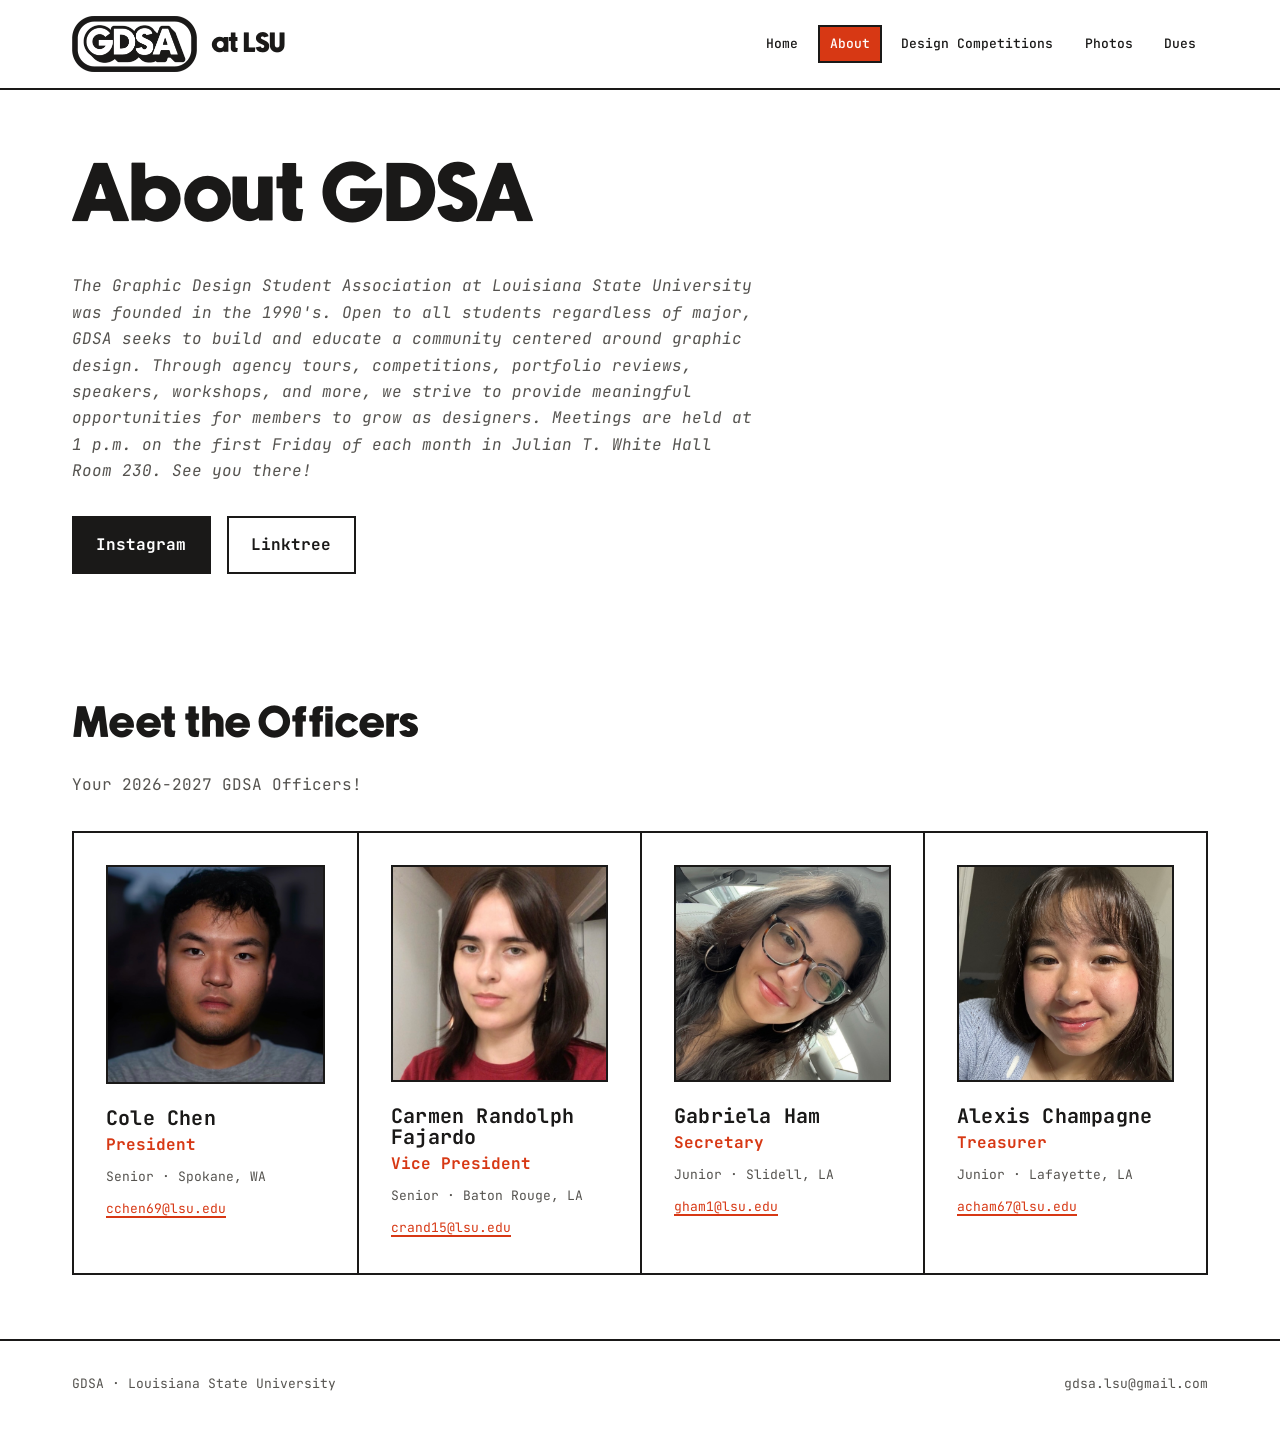
==== about.html @ 1256f8f6 "S" ====
<!DOCTYPE html>
<html lang="en">
<head>
<meta charset="UTF-8">
<meta name="viewport" content="width=device-width, initial-scale=1.0">
<title>About | GDSA — LSU</title>
<meta name="description" content="About the Graphic Design Student Association at LSU, and where to find us on social media.">
<link rel="icon" type="image/png" href="img/GDSAFAVICON.png">
<link rel="preconnect" href="https://fonts.googleapis.com">
<link rel="preconnect" href="https://fonts.gstatic.com" crossorigin>
<link href="https://fonts.googleapis.com/css2?family=JetBrains+Mono:wght@400;500;700&display=swap" rel="stylesheet">
<link rel="stylesheet" href="styles.css">
</head>
<body>
<a class="skip-link" href="#main">Skip to main content</a>

<header class="site-header">
  <div class="wrap">
    <a class="wordmark" href="index.html">
      <img src="img/GDSA_Badge.png" alt="" width="32" height="32">
      at LSU
    </a>
    <button class="nav-toggle" aria-expanded="false" aria-controls="site-nav">Menu</button>
    <nav class="site-nav" id="site-nav" aria-label="Primary">
      <ul>
        <li><a href="index.html">Home</a></li>
        <li><a href="about.html" aria-current="page">About</a></li>
        <li><a href="competition.html">Design Competitions</a></li>
        <li><a href="photos.html">Photos</a></li>
        <li><a href="financials.html">Dues</a></li>
      </ul>
    </nav>
  </div>
</header>

<main id="main">
  <section>
    <div class="wrap">
      <div class="section-head">
        <h1>About GDSA</h1>
      </div>

      <div class="about-copy">
        <p class="placeholder-copy">
          The Graphic Design Student Association at Louisiana State University was founded in the 1990's. Open to all students regardless of major, GDSA seeks to build and educate a community centered around graphic design. Through agency tours, competitions, portfolio reviews, speakers, workshops, and more, we strive to provide meaningful opportunities for members to grow as designers. Meetings are held at 1 p.m. on the first Friday of each month in Julian T. White Hall Room 230. See you there!
        </p>
      </div>

      <div class="btn-row">
        <a class="btn" href="https://www.instagram.com/gdsa_lsu/" target="_blank" rel="noopener">Instagram</a>
        <a class="btn btn-outline" href="https://linktr.ee/gdsalsu" target="_blank" rel="noopener">Linktree</a>
      </div>
    </div>
  </section>

  <section>
    <div class="wrap">
      <div class="section-head">
        <h2>Meet the Officers</h2>
        <p>Your 2026-2027 GDSA Officers!</p>
      </div>

      <ul class="officer-grid" style="list-style:none; margin:0; padding:0;">

        <li class="officer-card">
          <div class="officer-photo bg-lavender">
            <img src="img/Cole.jpg" alt="Headshot of Cole Chen">
          </div>
          <h3>Cole Chen</h3>
          <p class="officer-role">President</p>
          <p class="officer-meta">Senior · Spokane, WA</p>
          <p class="officer-email"><a href="mailto:">cchen69@lsu.edu</a></p>
        </li>

        <li class="officer-card">
          <div class="officer-photo bg-pink">
            <img src="img/Carmen.jpg" alt="Headshot of Carmen Randolph Fajardo">
          </div>
          <h3>Carmen Randolph Fajardo</h3>
          <p class="officer-role">Vice President</p>
          <p class="officer-meta">Senior · Baton Rouge, LA</p>
          <p class="officer-email"><a href="mailto:">crand15@lsu.edu</a></p>
        </li>

        <li class="officer-card">
          <div class="officer-photo bg-lime">
            <img src="img/Gaby.jpg" alt="Headshot of Gabriela Ham">
          </div>
          <h3>Gabriela Ham</h3>
          <p class="officer-role">Secretary</p>
          <p class="officer-meta">Junior · Slidell, LA</p>
          <p class="officer-email"><a href="mailto:">gham1@lsu.edu</a></p>
        </li>

        <li class="officer-card">
          <div class="officer-photo bg-blue" style="color: var(--pink);">
            <img src="img/Alexis.jpg" alt="Headshot of Alexis Champagne">
          </div>
          <h3>Alexis Champagne</h3>
          <p class="officer-role">Treasurer</p>
          <p class="officer-meta">Junior · Lafayette, LA</p>
          <p class="officer-email"><a href="mailto:">acham67@lsu.edu</a></p>
        </li>

      </ul>
    </div>
  </section>
</main>

<footer class="site-footer">
  <div class="wrap">
    <p>GDSA · Louisiana State University</p>
    <p>gdsa.lsu@gmail.com</p>
  </div>
</footer>

<script src="script.js"></script>
</body>
</html>
---- styles.css ----
/* =================================================================
   GDSA — Graphic Design Student Association (LSU)
   Design tokens: colors sampled directly from the club's brand
   palette board, Newake for display type, a monospace body face
   to echo grid-and-measurement design vocabulary.
   ================================================================= */

@font-face {
  font-family: 'Newake';
  src: url('assets/NewakeFont-Demo.otf') format('opentype');
  font-weight: normal;
  font-style: normal;
  font-display: swap;
}

:root {
  /* Brand palette — sampled from GDSA_Palette.png */
  --lavender: #ebecf5;
  --red: #d73814;
  --blue: #1d59aa;
  --lime: #c6dd71;
  --pink: #f5cee2;
  --ink: #1a1918;
  --white: #ffffff;

  /* Semantic roles */
  --bg: var(--white);
  --bg-alt: var(--lavender);
  --text: var(--ink);
  --text-muted: #55534f;
  --accent: var(--red);
  --border: var(--ink);

  /* Type */
  --font-display: 'Newake', 'Arial Narrow', sans-serif;
  --font-body: 'JetBrains Mono', ui-monospace, 'SFMono-Regular', Menlo, Consolas, monospace;

  /* Type scale (1.25 ratio, clamped for hero sizes) */
  --step--1: 0.8125rem;
  --step-0: 1rem;
  --step-1: 1.25rem;
  --step-2: 1.75rem;
  --step-3: clamp(2rem, 1.6rem + 1.6vw, 2.75rem);
  --step-4: clamp(2.5rem, 1.9rem + 2.4vw, 3.75rem);
  --step-5: clamp(3rem, 2rem + 4vw, 5.5rem);

  /* Spacing scale */
  --sp-1: 0.5rem;
  --sp-2: 1rem;
  --sp-3: 1.5rem;
  --sp-4: 2rem;
  --sp-6: 3rem;
  --sp-8: 4rem;
  --sp-12: 6rem;

  --content-width: 68ch;
  --page-max: 1200px;
  --border-w: 2px;
}

/* -----------------------------------------------------------------
   Reset & base
   ----------------------------------------------------------------- */
*, *::before, *::after { box-sizing: border-box; }

html {
  scroll-behavior: smooth;
}

@media (prefers-reduced-motion: reduce) {
  html { scroll-behavior: auto; }
  *, *::before, *::after {
    animation-duration: 0.01ms !important;
    animation-iteration-count: 1 !important;
    transition-duration: 0.01ms !important;
    scroll-behavior: auto !important;
  }
}

body {
  margin: 0;
  font-family: var(--font-body);
  font-size: var(--step-0);
  line-height: 1.65;
  color: var(--text);
  background: var(--bg);
  -webkit-font-smoothing: antialiased;
}

img { max-width: 100%; display: block; }

h1, h2, h3, h4 {
  font-family: var(--font-display);
  font-weight: 400;
  line-height: 1.05;
  margin: 0 0 var(--sp-3);
  letter-spacing: 0.01em;
}

h1 { font-size: var(--step-5); }
h2 { font-size: var(--step-3); }
h3 { font-size: var(--step-2); }
h4 { font-size: var(--step-1); font-family: var(--font-body); font-weight: 700; }

p { margin: 0 0 var(--sp-3); max-width: var(--content-width); }
p:last-child { margin-bottom: 0; }

a {
  color: var(--red);
  text-decoration-thickness: 1.5px;
  text-underline-offset: 3px;
}
a:hover { color: var(--blue); }

ul, ol { padding-left: 1.25em; }

/* Visible focus ring that reads on light AND dark blocks */
a:focus-visible,
button:focus-visible,
[tabindex]:focus-visible,
input:focus-visible,
.tab-btn:focus-visible {
  outline: 3px solid var(--red);
  outline-offset: 3px;
  box-shadow: 0 0 0 6px rgba(255, 255, 255, 0.85);
  border-radius: 1px;
}

.skip-link {
  position: absolute;
  left: -999px;
  top: 0;
  background: var(--ink);
  color: var(--white);
  padding: var(--sp-2) var(--sp-3);
  z-index: 100;
  font-family: var(--font-body);
  font-weight: 700;
}
.skip-link:focus {
  left: var(--sp-2);
  top: var(--sp-2);
}

.wrap {
  max-width: var(--page-max);
  margin-inline: auto;
  padding-inline: var(--sp-4);
}

section {
  padding-block: var(--sp-8);
}

.eyebrow-meta {
  font-size: var(--step--1);
  color: var(--text-muted);
}

/* -----------------------------------------------------------------
   Header / nav
   ----------------------------------------------------------------- */
.site-header {
  border-bottom: var(--border-w) solid var(--ink);
  background: var(--white);
  position: sticky;
  top: 0;
  z-index: 50;
}

.site-header .wrap {
  display: flex;
  align-items: center;
  justify-content: space-between;
  padding-block: var(--sp-2);
}

.wordmark {
  font-family: var(--font-display);
  font-size: var(--step-2);
  color: var(--ink);
  text-decoration: none;
  display: flex;
  align-items: center;
  gap: 0.5em;
  line-height: 1;
}
.wordmark:hover { color: var(--ink); }
.wordmark img { height: 2em; width: auto; }

.nav-toggle {
  display: none;
  font-family: var(--font-body);
  font-weight: 700;
  font-size: var(--step-0);
  background: var(--white);
  border: var(--border-w) solid var(--ink);
  color: var(--ink);
  padding: 0.4em 0.75em;
  cursor: pointer;
}

.site-nav ul {
  list-style: none;
  display: flex;
  gap: var(--sp-1);
  margin: 0;
  padding: 0;
}

.site-nav a {
  display: inline-block;
  font-family: var(--font-body);
  font-weight: 500;
  font-size: var(--step--1);
  text-decoration: none;
  color: var(--ink);
  padding: 0.5em 0.75em;
  border: var(--border-w) solid transparent;
}

.site-nav a:hover {
  border-color: var(--ink);
}

.site-nav a[aria-current="page"] {
  background: var(--red);
  color: var(--white);
  border-color: var(--ink);
}

@media (max-width: 780px) {
  .nav-toggle { display: inline-block; }

  .site-nav {
    display: none;
    width: 100%;
    border-top: var(--border-w) solid var(--ink);
  }
  .site-nav.is-open { display: block; }
  .site-nav ul {
    flex-direction: column;
    gap: 0;
  }
  .site-nav a {
    display: block;
    padding: var(--sp-2) var(--sp-4);
    border: none;
    border-bottom: 1px solid #ddd;
  }
  .site-nav a[aria-current="page"] { border-bottom: 1px solid var(--ink); }
  .site-header .wrap { flex-wrap: wrap; }
}

/* -----------------------------------------------------------------
   Hero (home)
   ----------------------------------------------------------------- */
.hero {
  padding-block: var(--sp-8) var(--sp-6);
  text-align: center;
}

.hero-badge {
  width: min(220px, 55vw);
  margin: 0 auto var(--sp-4);
}

.hero h1 {
  margin-bottom: var(--sp-2);
}

.hero .tagline {
  font-size: var(--step-1);
  color: var(--text-muted);
  max-width: 42ch;
  margin-inline: auto;
}

/* Checkerboard brand grid — echoes the club's palette board */
.brand-grid {
  display: grid;
  grid-template-columns: repeat(3, 1fr);
  border: var(--border-w) solid var(--ink);
  border-top: none;
}

.brand-grid div {
  aspect-ratio: 4 / 3;
  display: flex;
  align-items: center;
  justify-content: center;
  padding: var(--sp-2);
  border-top: var(--border-w) solid var(--ink);
}
.brand-grid div:not(:first-child) {
  border-left: var(--border-w) solid var(--ink);
}
.brand-grid p {
  font-family: var(--font-display);
  font-size: clamp(1rem, 0.7rem + 1.2vw, 1.6rem);
  line-height: 1.1;
  margin: 0;
  text-align: center;
}

.bg-lavender { background: var(--lavender); color: var(--ink); }
.bg-red      { background: var(--red);      color: var(--lavender); }
.bg-blue     { background: var(--blue);      color: var(--pink); }
.bg-lime     { background: var(--lime);      color: var(--blue); }
.bg-pink     { background: var(--pink);      color: var(--red); }
.bg-ink      { background: var(--ink);       color: var(--lime); }

@media (max-width: 600px) {
  .brand-grid { grid-template-columns: repeat(2, 1fr); }
  .brand-grid div:nth-child(3) { border-left: var(--border-w) solid var(--ink); }
}

/* -----------------------------------------------------------------
   Generic section headers
   ----------------------------------------------------------------- */
.section-head {
  margin-bottom: var(--sp-4);
}

.section-head p {
  color: var(--text-muted);
}

/* -----------------------------------------------------------------
   Buttons
   ----------------------------------------------------------------- */
.btn {
  display: inline-flex;
  align-items: center;
  gap: 0.5em;
  font-family: var(--font-body);
  font-weight: 700;
  font-size: var(--step-0);
  text-decoration: none;
  padding: 0.85em 1.4em;
  border: var(--border-w) solid var(--ink);
  background: var(--ink);
  color: var(--white);
  transition: background-color 0.15s ease, color 0.15s ease;
}
.btn:hover {
  background: var(--white);
  color: var(--ink);
}

.btn-outline {
  background: var(--white);
  color: var(--ink);
}
.btn-outline:hover {
  background: var(--ink);
  color: var(--white);
}

.btn-row {
  display: flex;
  flex-wrap: wrap;
  gap: var(--sp-2);
}

/* -----------------------------------------------------------------
   Calendar (home)
   ----------------------------------------------------------------- */
.calendar-frame-wrap {
  border: var(--border-w) solid var(--ink);
  background: var(--bg-alt);
  padding: var(--sp-1);
}

.calendar-frame-wrap iframe {
  width: 100%;
  height: 600px;
  border: none;
  display: block;
}

.calendar-fallback {
  margin-top: var(--sp-2);
  font-size: var(--step--1);
}

/* -----------------------------------------------------------------
   Officers
   ----------------------------------------------------------------- */
.officer-grid {
  display: grid;
  grid-template-columns: repeat(auto-fit, minmax(220px, 1fr));
  gap: 0;
  border: var(--border-w) solid var(--ink);
}

.officer-card {
  padding: var(--sp-4);
  border-left: var(--border-w) solid var(--ink);
}
.officer-card:first-child { border-left: none; }

.officer-photo {
  aspect-ratio: 1 / 1;
  width: 100%;
  margin-bottom: var(--sp-3);
  display: flex;
  align-items: center;
  justify-content: center;
  border: var(--border-w) solid var(--ink);
  font-family: var(--font-display);
  font-size: var(--step-3);
}

.officer-card h3 {
  font-family: var(--font-body);
  font-weight: 700;
  font-size: var(--step-1);
  margin-bottom: 0.15em;
}

.officer-role {
  color: var(--red);
  font-weight: 700;
  margin-bottom: var(--sp-1);
}

.officer-meta {
  font-size: var(--step--1);
  color: var(--text-muted);
  margin-bottom: var(--sp-1);
}

.officer-email a {
  font-size: var(--step--1);
  word-break: break-word;
}

@media (max-width: 700px) {
  .officer-grid { grid-template-columns: 1fr 1fr; }
  .officer-card:nth-child(2) { border-left: var(--border-w) solid var(--ink); }
  .officer-card:nth-child(3),
  .officer-card:nth-child(4) {
    border-top: var(--border-w) solid var(--ink);
  }
}
@media (max-width: 460px) {
  .officer-grid { grid-template-columns: 1fr; }
  .officer-card { border-left: none !important; border-top: var(--border-w) solid var(--ink); }
  .officer-card:first-child { border-top: none; }
}

/* -----------------------------------------------------------------
   Design Competition
   ----------------------------------------------------------------- */
.rules-block {
  background: var(--bg-alt);
  border: var(--border-w) solid var(--ink);
  padding: var(--sp-4);
  margin-bottom: var(--sp-6);
}
.rules-block h2 { font-size: var(--step-2); }
.rules-block ul { margin: 0; padding-left: 1.2em; }
.rules-block li { margin-bottom: 0.4em; }
.rules-block li:last-child { margin-bottom: 0; }

.current-prompt {
  border: var(--border-w) solid var(--ink);
  padding: var(--sp-4);
  background: var(--red);
  color: var(--lavender);
  margin-bottom: var(--sp-8);
}
.current-prompt .eyebrow-meta { color: var(--pink); }
.current-prompt h2 { color: var(--white); }
.current-prompt a { color: var(--white); }
.current-prompt .deadline {
  font-weight: 700;
  margin-top: var(--sp-2);
}

.past-heading {
  display: flex;
  align-items: baseline;
  justify-content: space-between;
  gap: var(--sp-2);
  flex-wrap: wrap;
}

.carousel {
  border: var(--border-w) solid var(--ink);
  padding: var(--sp-4);
  background: var(--bg-alt);
}

.carousel-controls {
  display: flex;
  align-items: center;
  gap: var(--sp-2);
  margin-bottom: var(--sp-3);
}

.carousel-controls button {
  font-family: var(--font-body);
  font-weight: 700;
  font-size: var(--step-1);
  width: 2.4em;
  height: 2.4em;
  border: var(--border-w) solid var(--ink);
  background: var(--white);
  cursor: pointer;
}
.carousel-controls button:hover { background: var(--ink); color: var(--white); }
.carousel-controls button:disabled {
  opacity: 0.35;
  cursor: not-allowed;
}

.carousel-controls .carousel-label {
  font-weight: 700;
  font-size: var(--step-1);
  font-family: var(--font-display);
}

.carousel-panel .deadline { font-weight: 700; margin-top: var(--sp-2); }

/* -----------------------------------------------------------------
   Photos
   ----------------------------------------------------------------- */
.photo-grid {
  display: grid;
  grid-template-columns: repeat(auto-fill, minmax(220px, 1fr));
  gap: var(--sp-2);
}

.photo-grid button {
  padding: 0;
  border: var(--border-w) solid var(--ink);
  background: var(--bg-alt);
  cursor: pointer;
  aspect-ratio: 4 / 3;
  display: block;
  width: 100%;
  overflow: hidden;
}

.photo-grid img,
.photo-placeholder {
  width: 100%;
  height: 100%;
  object-fit: cover;
  display: flex;
  align-items: center;
  justify-content: center;
  font-family: var(--font-body);
  font-size: var(--step--1);
  color: var(--text-muted);
  text-align: center;
  padding: var(--sp-2);
}

dialog#lightbox {
  border: var(--border-w) solid var(--ink);
  padding: var(--sp-3);
  max-width: min(90vw, 900px);
  background: var(--white);
}
dialog#lightbox::backdrop {
  background: rgba(26, 25, 24, 0.8);
}
dialog#lightbox img { width: 100%; height: auto; margin-bottom: var(--sp-2); }
dialog#lightbox .lightbox-close {
  float: right;
}

/* -----------------------------------------------------------------
   Financials
   ----------------------------------------------------------------- */
.dues-note {
  background: var(--bg-alt);
  border: var(--border-w) solid var(--ink);
  padding: var(--sp-4);
  margin-bottom: var(--sp-6);
}

.pay-buttons {
  display: grid;
  grid-template-columns: repeat(3, 1fr);
  gap: var(--sp-2);
}

.pay-buttons a {
  border: var(--border-w) solid var(--ink);
  text-decoration: none;
  font-family: var(--font-body);
  font-weight: 700;
  font-size: var(--step-1);
  padding: var(--sp-4) var(--sp-2);
  text-align: center;
}
.pay-buttons a:nth-child(1) { background: var(--blue); color: var(--pink); }
.pay-buttons a:nth-child(2) { background: var(--lime); color: var(--blue); }
.pay-buttons a:nth-child(3) { background: var(--ink); color: var(--lime); }
.pay-buttons a:hover { outline: var(--border-w) solid var(--ink); outline-offset: -6px; }

@media (max-width: 600px) {
  .pay-buttons { grid-template-columns: 1fr; }
}

/* -----------------------------------------------------------------
   About
   ----------------------------------------------------------------- */
.about-copy {
  margin-bottom: var(--sp-4);
}
.placeholder-copy {
  color: var(--text-muted);
  font-style: italic;
}

/* -----------------------------------------------------------------
   Footer
   ----------------------------------------------------------------- */
.site-footer {
  border-top: var(--border-w) solid var(--ink);
  padding-block: var(--sp-4);
  font-size: var(--step--1);
  color: var(--text-muted);
}
.site-footer .wrap {
  display: flex;
  justify-content: space-between;
  flex-wrap: wrap;
  gap: var(--sp-1);
}
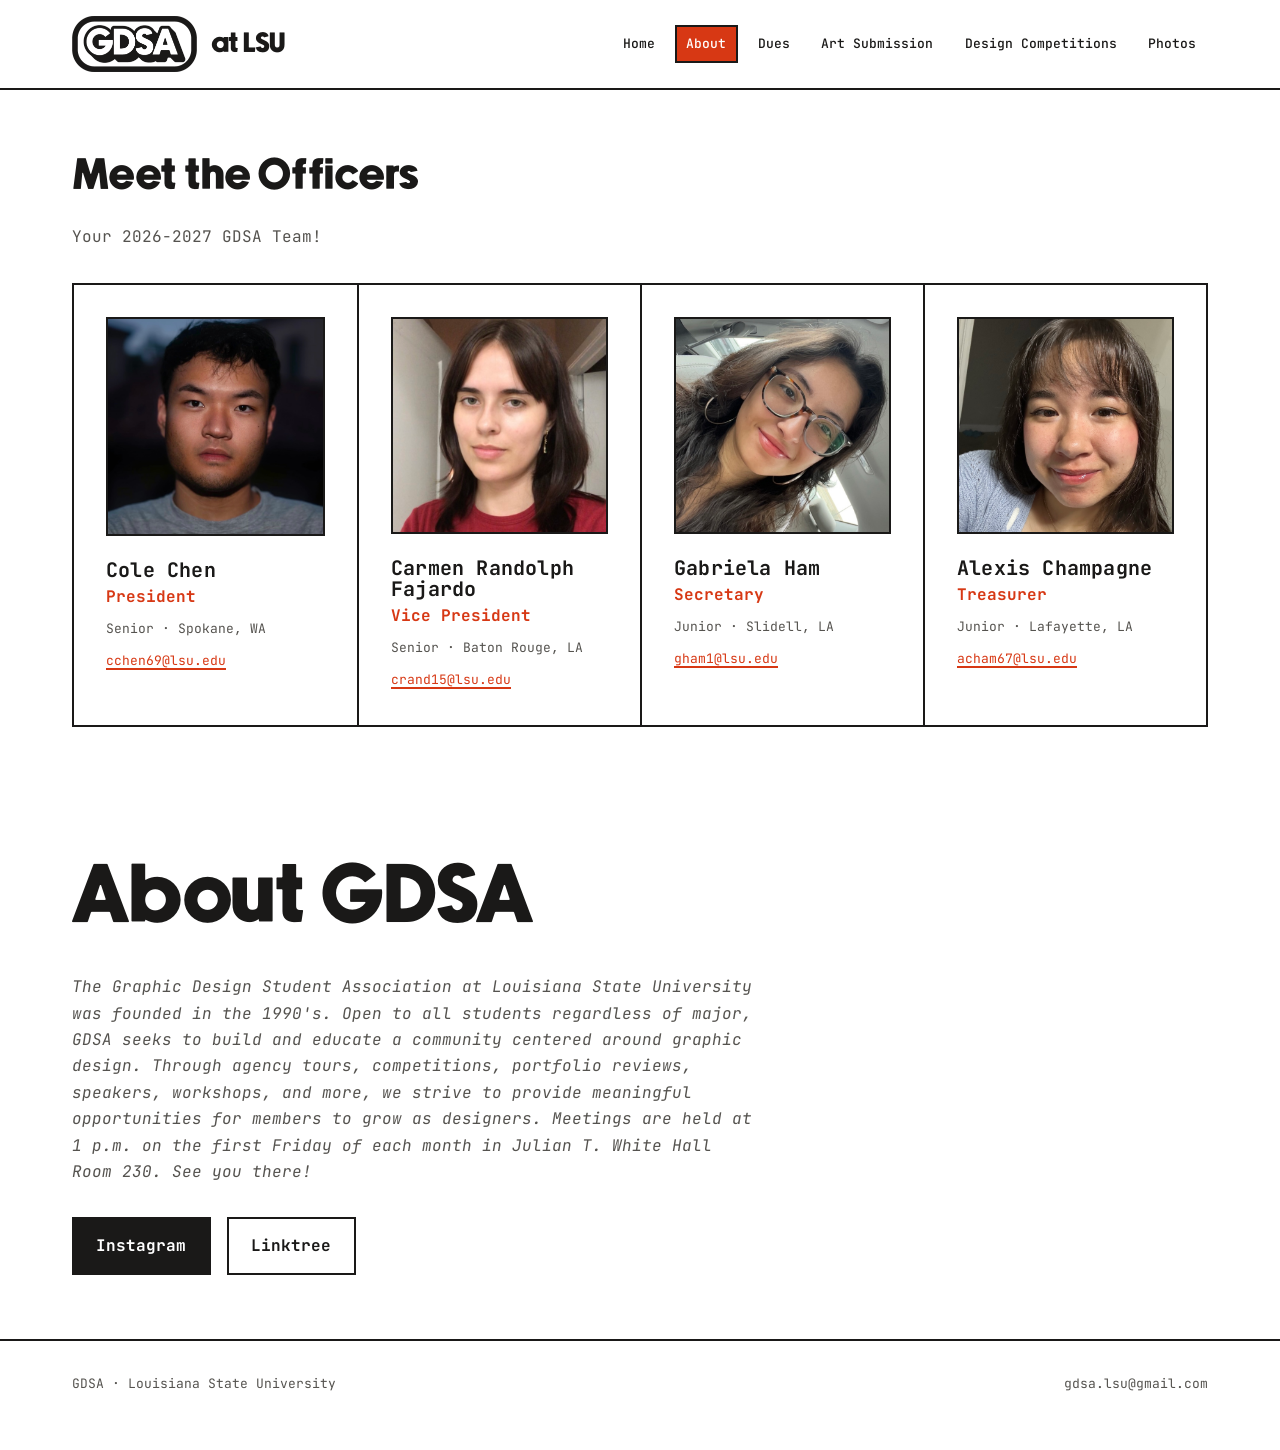
==== commit 095e10e6: "2" ====
--- a/about.html
+++ b/about.html
@@ -25,39 +25,22 @@
       <ul>
         <li><a href="index.html">Home</a></li>
         <li><a href="about.html" aria-current="page">About</a></li>
+        <li><a href="financials.html">Dues</a></li>
+        <li><a href="artwork-submission.html">Art Submission</a></li>
         <li><a href="competition.html">Design Competitions</a></li>
         <li><a href="photos.html">Photos</a></li>
-        <li><a href="financials.html">Dues</a></li>
       </ul>
     </nav>
   </div>
 </header>
 
 <main id="main">
-  <section>
-    <div class="wrap">
-      <div class="section-head">
-        <h1>About GDSA</h1>
-      </div>
-
-      <div class="about-copy">
-        <p class="placeholder-copy">
-          The Graphic Design Student Association at Louisiana State University was founded in the 1990's. Open to all students regardless of major, GDSA seeks to build and educate a community centered around graphic design. Through agency tours, competitions, portfolio reviews, speakers, workshops, and more, we strive to provide meaningful opportunities for members to grow as designers. Meetings are held at 1 p.m. on the first Friday of each month in Julian T. White Hall Room 230. See you there!
-        </p>
-      </div>
-
-      <div class="btn-row">
-        <a class="btn" href="https://www.instagram.com/gdsa_lsu/" target="_blank" rel="noopener">Instagram</a>
-        <a class="btn btn-outline" href="https://linktr.ee/gdsalsu" target="_blank" rel="noopener">Linktree</a>
-      </div>
-    </div>
-  </section>
 
   <section>
     <div class="wrap">
       <div class="section-head">
         <h2>Meet the Officers</h2>
-        <p>Your 2026-2027 GDSA Officers!</p>
+        <p>Your 2026-2027 GDSA Team!</p>
       </div>
 
       <ul class="officer-grid" style="list-style:none; margin:0; padding:0;">
@@ -105,6 +88,26 @@
       </ul>
     </div>
   </section>
+
+  <section>
+    <div class="wrap">
+      <div class="section-head">
+        <h1>About GDSA</h1>
+      </div>
+
+      <div class="about-copy">
+        <p class="placeholder-copy">
+          The Graphic Design Student Association at Louisiana State University was founded in the 1990's. Open to all students regardless of major, GDSA seeks to build and educate a community centered around graphic design. Through agency tours, competitions, portfolio reviews, speakers, workshops, and more, we strive to provide meaningful opportunities for members to grow as designers. Meetings are held at 1 p.m. on the first Friday of each month in Julian T. White Hall Room 230. See you there!
+        </p>
+      </div>
+
+      <div class="btn-row">
+        <a class="btn" href="https://www.instagram.com/gdsa_lsu/" target="_blank" rel="noopener">Instagram</a>
+        <a class="btn btn-outline" href="https://linktr.ee/gdsalsu" target="_blank" rel="noopener">Linktree</a>
+      </div>
+    </div>
+  </section>
+
 </main>
 
 <footer class="site-footer">
--- a/styles.css
+++ b/styles.css
@@ -85,6 +85,7 @@
   color: var(--text);
   background: var(--bg);
   -webkit-font-smoothing: antialiased;
+  cursor: url('assets/GDSA CURSOR.png') 0 0, auto;
 }
 
 img { max-width: 100%; display: block; }
@@ -256,13 +257,13 @@
    Hero (home)
    ----------------------------------------------------------------- */
 .hero {
-  padding-block: var(--sp-8) var(--sp-6);
+  padding-block: var(--sp-4) var(--sp-4);
   text-align: center;
 }
 
 .hero-badge {
-  width: min(220px, 55vw);
-  margin: 0 auto var(--sp-4);
+  width: min(420px, 55vw);
+  margin: 0 auto 0.1rem;
 }
 
 .hero h1 {
@@ -533,11 +534,10 @@
   gap: var(--sp-2);
 }
 
-.photo-grid button {
+.photo-tile {
   padding: 0;
-  border: var(--border-w) solid var(--ink);
-  background: var(--bg-alt);
-  cursor: pointer;
+  border: var(--border-w);
+  background: #1d59aa;
   aspect-ratio: 4 / 3;
   display: block;
   width: 100%;
@@ -559,20 +559,6 @@
   padding: var(--sp-2);
 }
 
-dialog#lightbox {
-  border: var(--border-w) solid var(--ink);
-  padding: var(--sp-3);
-  max-width: min(90vw, 900px);
-  background: var(--white);
-}
-dialog#lightbox::backdrop {
-  background: rgba(26, 25, 24, 0.8);
-}
-dialog#lightbox img { width: 100%; height: auto; margin-bottom: var(--sp-2); }
-dialog#lightbox .lightbox-close {
-  float: right;
-}
-
 /* -----------------------------------------------------------------
    Financials
    ----------------------------------------------------------------- */
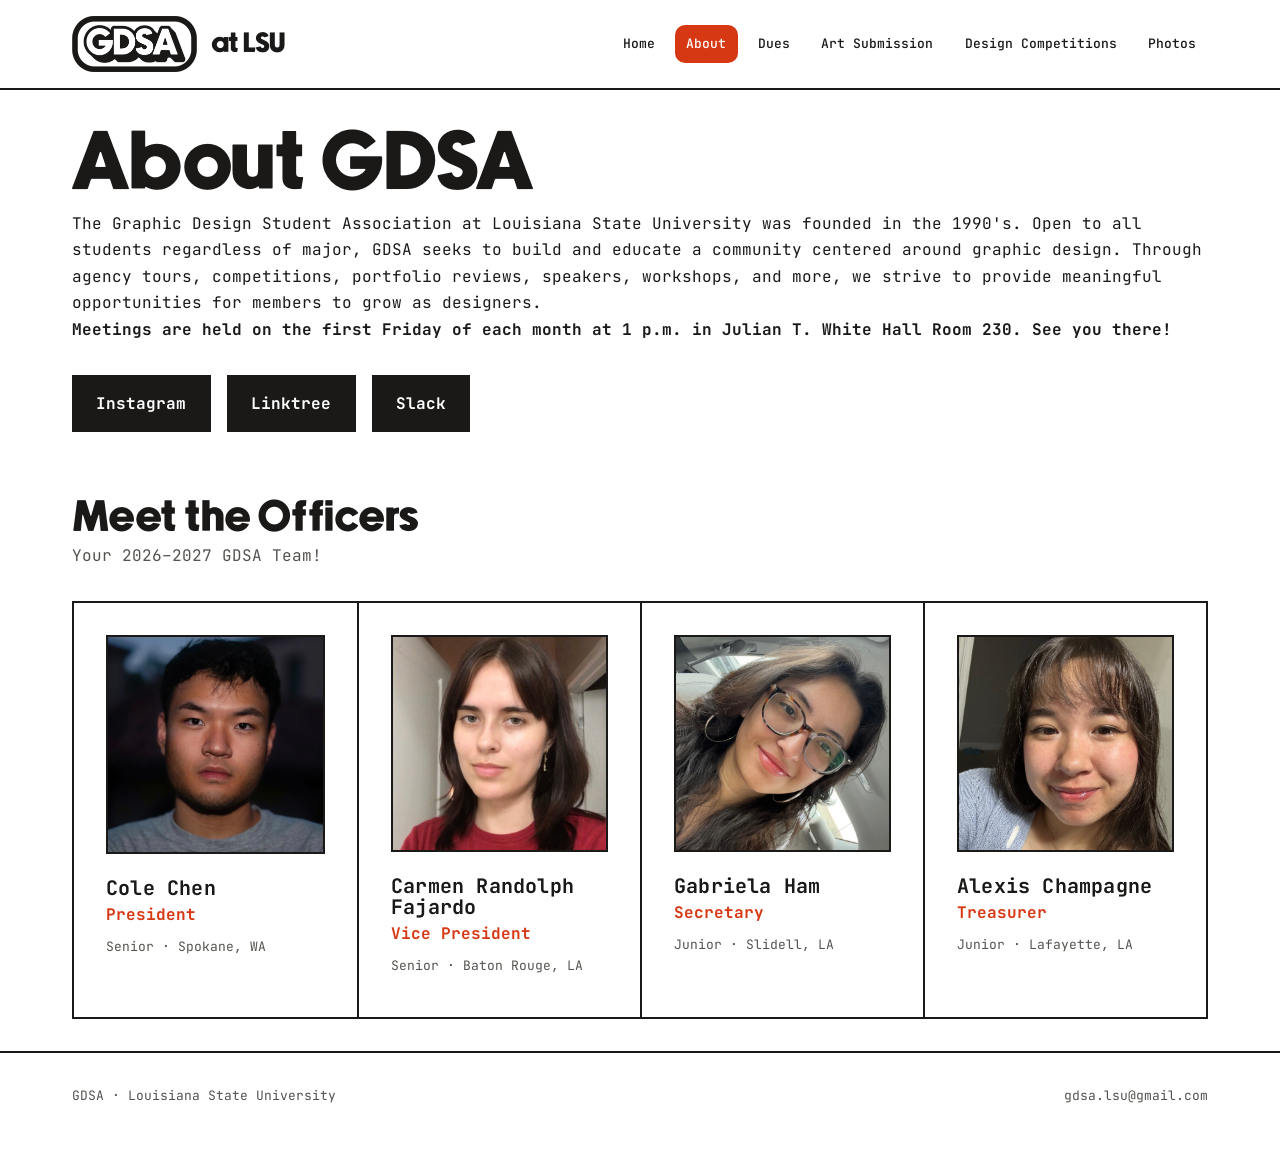
==== commit 4b05861c: "5" ====
--- a/about.html
+++ b/about.html
@@ -5,7 +5,7 @@
 <meta name="viewport" content="width=device-width, initial-scale=1.0">
 <title>About | GDSA — LSU</title>
 <meta name="description" content="About the Graphic Design Student Association at LSU, and where to find us on social media.">
-<link rel="icon" type="image/png" href="img/GDSAFAVICON.png">
+<link rel="icon" type="image/png" href="assets/GDSA-FAVICON.png">
 <link rel="preconnect" href="https://fonts.googleapis.com">
 <link rel="preconnect" href="https://fonts.gstatic.com" crossorigin>
 <link href="https://fonts.googleapis.com/css2?family=JetBrains+Mono:wght@400;500;700&display=swap" rel="stylesheet">
@@ -38,9 +38,29 @@
 
   <section>
     <div class="wrap">
+      <div class="section-head section-head--tight">
+        <h1>About GDSA</h1>
+      </div>
+
+      <div class="about-copy">
+        <p>
+          The Graphic Design Student Association at Louisiana State University was founded in the 1990's. Open to all students regardless of major, GDSA seeks to build and educate a community centered around graphic design. Through agency tours, competitions, portfolio reviews, speakers, workshops, and more, we strive to provide meaningful opportunities for members to grow as designers.</br><strong>Meetings are held on the first Friday of each month at 1 p.m. in Julian T. White Hall Room 230. See you there!</strong>
+        </p>
+      </div>
+
+      <div class="btn-row">
+        <a class="btn" href="https://www.instagram.com/gdsa_lsu/" target="_blank" rel="noopener">Instagram</a>
+        <a class="btn" href="https://linktr.ee/gdsalsu" target="_blank" rel="noopener">Linktree</a>
+        <a class="btn" href="https://join.slack.com/t/lsu-gdsa/shared_invite/zt-48xjddd1f-rwXQSN8wtvUQFNPKFEfeBw" target="_blank" rel="noopener">Slack</a>
+      </div>
+    </div>
+  </section>
+
+  <section>
+    <div class="wrap">
       <div class="section-head">
         <h2>Meet the Officers</h2>
-        <p>Your 2026-2027 GDSA Team!</p>
+        <p>Your 2026–2027 GDSA Team!</p>
       </div>
 
       <ul class="officer-grid" style="list-style:none; margin:0; padding:0;">
@@ -52,7 +72,7 @@
           <h3>Cole Chen</h3>
           <p class="officer-role">President</p>
           <p class="officer-meta">Senior · Spokane, WA</p>
-          <p class="officer-email"><a href="mailto:">cchen69@lsu.edu</a></p>
+          <p class="officer-email"></a></p>
         </li>
 
         <li class="officer-card">
@@ -62,7 +82,7 @@
           <h3>Carmen Randolph Fajardo</h3>
           <p class="officer-role">Vice President</p>
           <p class="officer-meta">Senior · Baton Rouge, LA</p>
-          <p class="officer-email"><a href="mailto:">crand15@lsu.edu</a></p>
+          <p class="officer-email"></a></p>
         </li>
 
         <li class="officer-card">
@@ -72,7 +92,7 @@
           <h3>Gabriela Ham</h3>
           <p class="officer-role">Secretary</p>
           <p class="officer-meta">Junior · Slidell, LA</p>
-          <p class="officer-email"><a href="mailto:">gham1@lsu.edu</a></p>
+          <p class="officer-email"></a></p>
         </li>
 
         <li class="officer-card">
@@ -82,29 +102,10 @@
           <h3>Alexis Champagne</h3>
           <p class="officer-role">Treasurer</p>
           <p class="officer-meta">Junior · Lafayette, LA</p>
-          <p class="officer-email"><a href="mailto:">acham67@lsu.edu</a></p>
+          <p class="officer-email"></a></p>
         </li>
 
       </ul>
-    </div>
-  </section>
-
-  <section>
-    <div class="wrap">
-      <div class="section-head">
-        <h1>About GDSA</h1>
-      </div>
-
-      <div class="about-copy">
-        <p class="placeholder-copy">
-          The Graphic Design Student Association at Louisiana State University was founded in the 1990's. Open to all students regardless of major, GDSA seeks to build and educate a community centered around graphic design. Through agency tours, competitions, portfolio reviews, speakers, workshops, and more, we strive to provide meaningful opportunities for members to grow as designers. Meetings are held at 1 p.m. on the first Friday of each month in Julian T. White Hall Room 230. See you there!
-        </p>
-      </div>
-
-      <div class="btn-row">
-        <a class="btn" href="https://www.instagram.com/gdsa_lsu/" target="_blank" rel="noopener">Instagram</a>
-        <a class="btn btn-outline" href="https://linktr.ee/gdsalsu" target="_blank" rel="noopener">Linktree</a>
-      </div>
     </div>
   </section>
 
--- a/styles.css
+++ b/styles.css
@@ -150,7 +150,7 @@
 }
 
 section {
-  padding-block: var(--sp-8);
+  padding-block: var(--sp-4);
 }
 
 .eyebrow-meta {
@@ -218,16 +218,17 @@
   color: var(--ink);
   padding: 0.5em 0.75em;
   border: var(--border-w) solid transparent;
+  border-radius: 10px;
 }
 
 .site-nav a:hover {
-  border-color: var(--ink);
+  border-color: var(--red);
 }
 
 .site-nav a[aria-current="page"] {
   background: var(--red);
   color: var(--white);
-  border-color: var(--ink);
+  border-color: transparent;
 }
 
 @media (max-width: 780px) {
@@ -323,6 +324,15 @@
   margin-bottom: var(--sp-4);
 }
 
+.section-head--tight {
+  margin-bottom: 0.1rem;
+}
+
+.section-head h1,
+.section-head h2 {
+  margin-bottom: 0;
+}
+
 .section-head p {
   color: var(--text-muted);
 }
@@ -347,6 +357,16 @@
 .btn:hover {
   background: var(--white);
   color: var(--ink);
+}
+
+.btn-accent {
+  background: var(--blue);
+  color: var(--lime);
+  border: none;
+}
+.btn-accent:hover {
+  background: var(--lime);
+  color: var(--blue);
 }
 
 .btn-outline {
@@ -433,6 +453,7 @@
 }
 
 .officer-email a {
+  color: var(--red);
   font-size: var(--step--1);
   word-break: break-word;
 }
@@ -466,7 +487,7 @@
 .rules-block li:last-child { margin-bottom: 0; }
 
 .current-prompt {
-  border: var(--border-w) solid var(--ink);
+  border: transparent;
   padding: var(--sp-4);
   background: var(--red);
   color: var(--lavender);
@@ -569,6 +590,15 @@
   margin-bottom: var(--sp-6);
 }
 
+.dues-note p,
+.current-prompt p,
+.about-copy p,
+.carousel-panel p,
+.rules-block p,
+.section-head p {
+  max-width: none;
+}
+
 .pay-buttons {
   display: grid;
   grid-template-columns: repeat(3, 1fr);
@@ -576,7 +606,7 @@
 }
 
 .pay-buttons a {
-  border: var(--border-w) solid var(--ink);
+  border: transparent;
   text-decoration: none;
   font-family: var(--font-body);
   font-weight: 700;
@@ -584,10 +614,13 @@
   padding: var(--sp-4) var(--sp-2);
   text-align: center;
 }
-.pay-buttons a:nth-child(1) { background: var(--blue); color: var(--pink); }
+.pay-buttons a:nth-child(1) { background: var(--blue); color: var(--lime); }
 .pay-buttons a:nth-child(2) { background: var(--lime); color: var(--blue); }
-.pay-buttons a:nth-child(3) { background: var(--ink); color: var(--lime); }
-.pay-buttons a:hover { outline: var(--border-w) solid var(--ink); outline-offset: -6px; }
+.pay-buttons a:nth-child(3) { background: var(--blue); color: var(--lime); }
+
+.pay-buttons a:nth-child(1):hover { background: var(--red); color: var(--lime); }
+.pay-buttons a:nth-child(2):hover { background: var(--red); color: var(--lime); }
+.pay-buttons a:nth-child(3):hover { background: var(--red); color: var(--lime); }
 
 @media (max-width: 600px) {
   .pay-buttons { grid-template-columns: 1fr; }
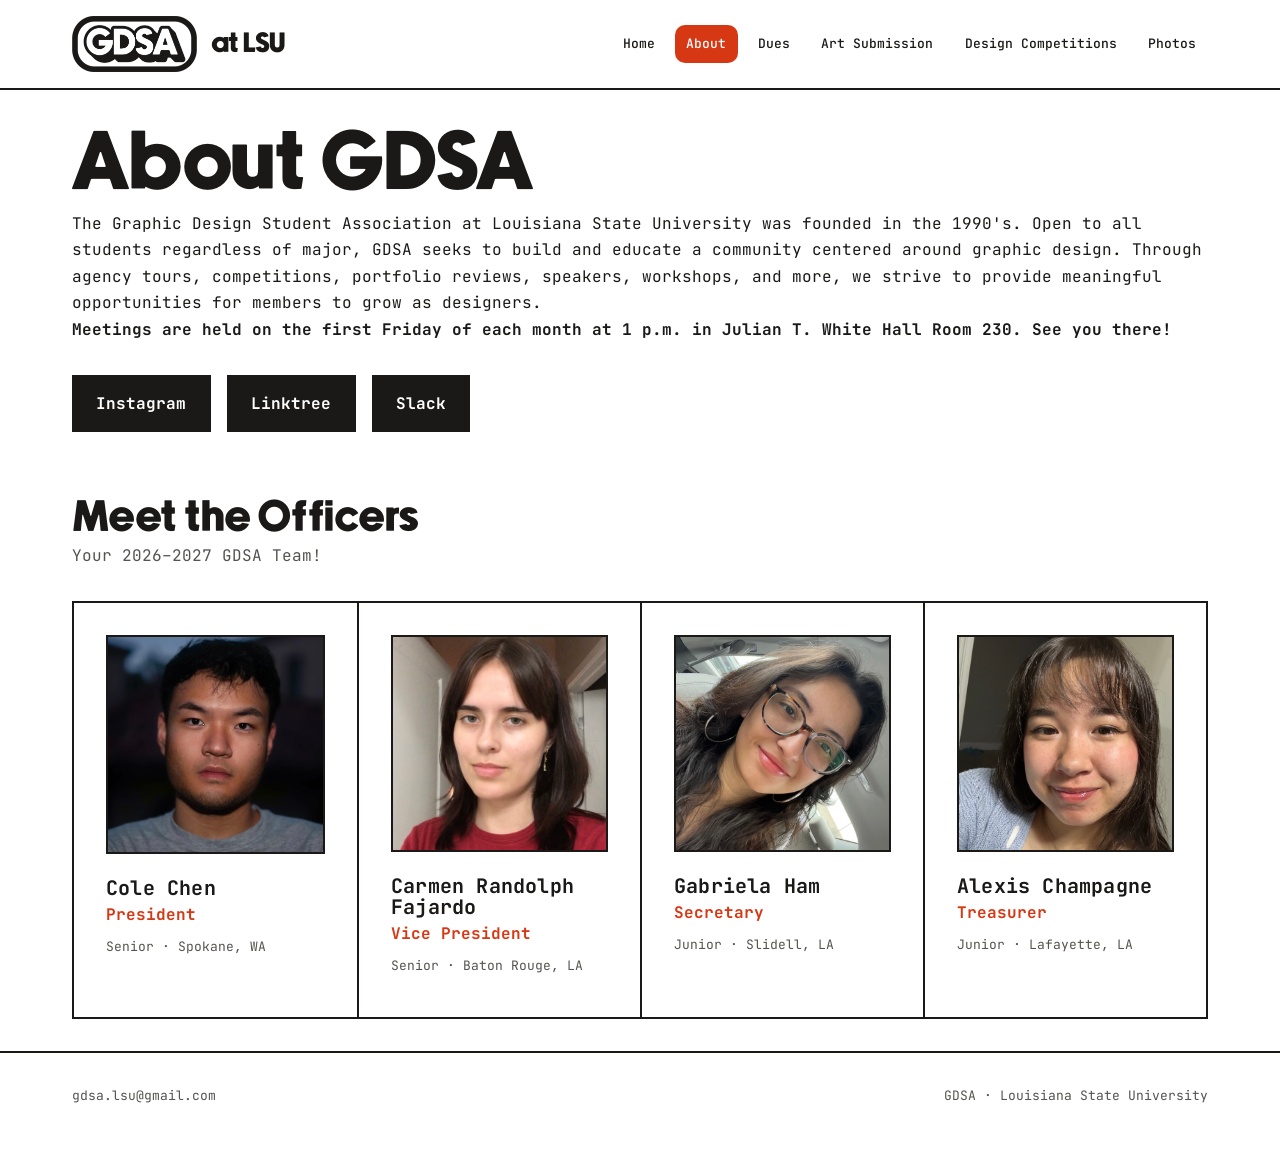
==== commit 6b2b8268: "8" ====
--- a/about.html
+++ b/about.html
@@ -113,8 +113,8 @@
 
 <footer class="site-footer">
   <div class="wrap">
+    <p>gdsa.lsu@gmail.com</p>
     <p>GDSA · Louisiana State University</p>
-    <p>gdsa.lsu@gmail.com</p>
   </div>
 </footer>
 
--- a/styles.css
+++ b/styles.css
@@ -234,9 +234,13 @@
 @media (max-width: 780px) {
   .nav-toggle { display: inline-block; }
 
-  .site-nav {
+    .site-nav {
     display: none;
-    width: 100%;
+    width: calc(100% + var(--sp-4) * 2);
+    margin-left: calc(-1 * var(--sp-4));
+    margin-right: calc(-1 * var(--sp-4));
+    margin-top: var(--sp-4);
+    margin-bottom: calc(-1 * var(--sp-4));
     border-top: var(--border-w) solid var(--ink);
   }
   .site-nav.is-open { display: block; }
@@ -249,9 +253,16 @@
     padding: var(--sp-2) var(--sp-4);
     border: none;
     border-bottom: 1px solid #ddd;
+    border-radius: 0;
   }
   .site-nav a[aria-current="page"] { border-bottom: 1px solid var(--ink); }
-  .site-header .wrap { flex-wrap: wrap; }
+    .site-nav li:last-child a {
+    border-bottom: none;
+  }
+  .site-header .wrap {
+    flex-wrap: wrap;
+    padding-block: var(--sp-4);
+  }
 }
 
 /* -----------------------------------------------------------------
@@ -263,7 +274,7 @@
 }
 
 .hero-badge {
-  width: min(420px, 55vw);
+  width: min(420px, 75vw);
   margin: 0 auto 0.1rem;
 }
 
@@ -276,6 +287,10 @@
   color: var(--text-muted);
   max-width: 42ch;
   margin-inline: auto;
+}
+
+.hero .btn-accent {
+  margin-top: -1rem;
 }
 
 /* Checkerboard brand grid — echoes the club's palette board */
@@ -360,13 +375,13 @@
 }
 
 .btn-accent {
+  background: var(--lime);
+  color: var(--blue);
+  border: none;
+}
+.btn-accent:hover {
   background: var(--blue);
   color: var(--lime);
-  border: none;
-}
-.btn-accent:hover {
-  background: var(--lime);
-  color: var(--blue);
 }
 
 .btn-outline {
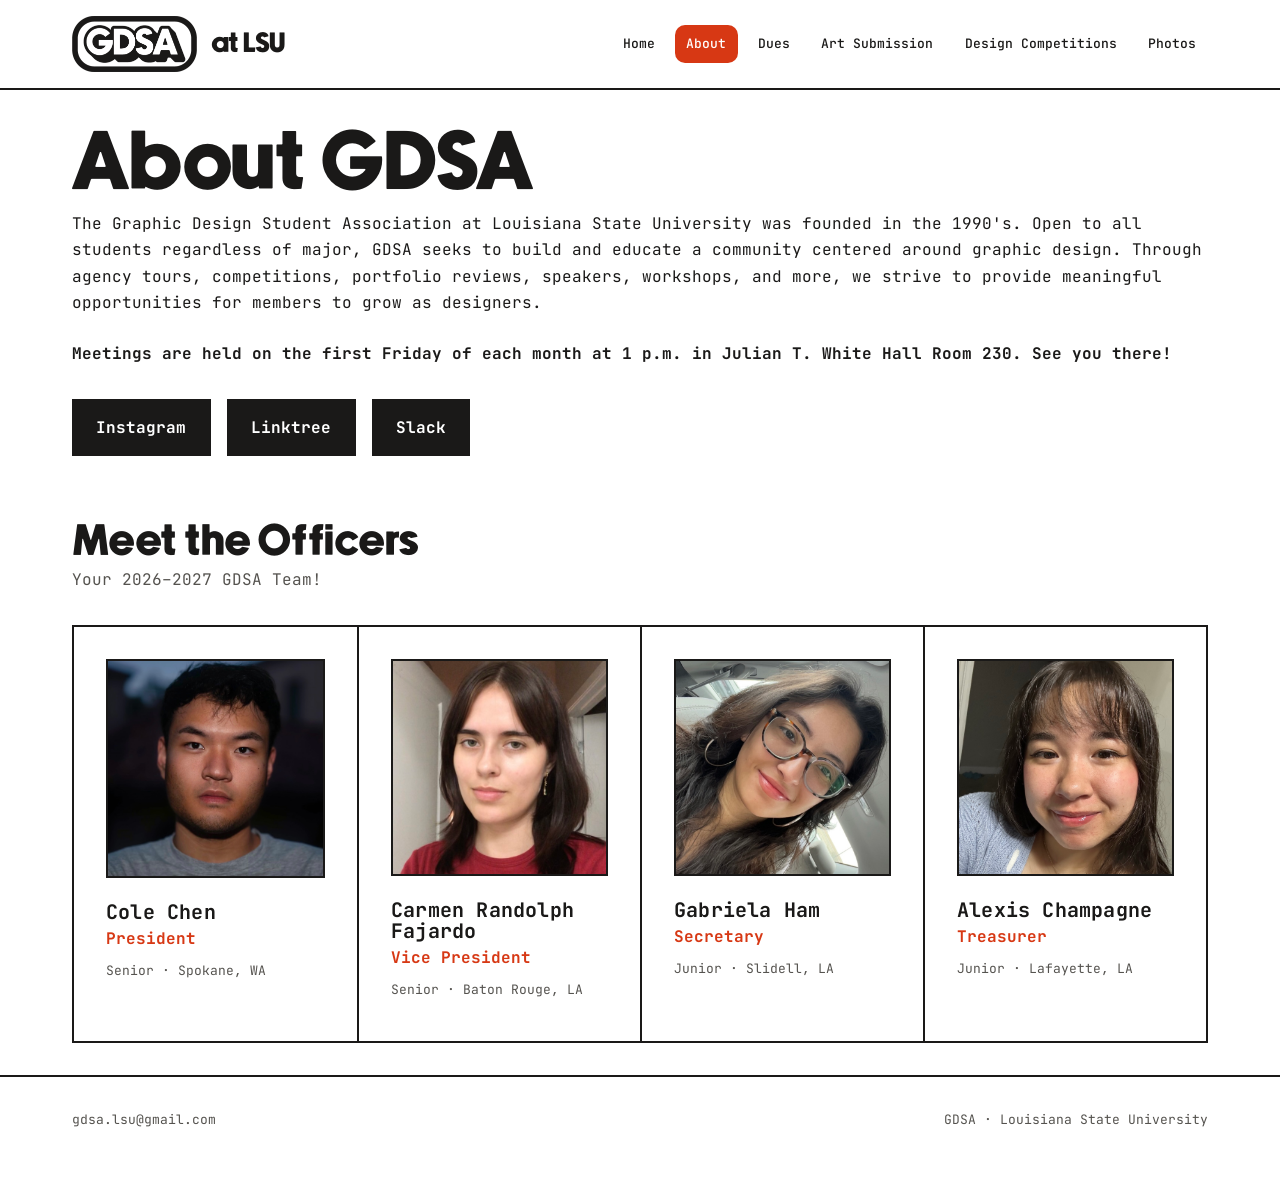
==== commit cf7a1205: "10" ====
--- a/about.html
+++ b/about.html
@@ -44,7 +44,7 @@
 
       <div class="about-copy">
         <p>
-          The Graphic Design Student Association at Louisiana State University was founded in the 1990's. Open to all students regardless of major, GDSA seeks to build and educate a community centered around graphic design. Through agency tours, competitions, portfolio reviews, speakers, workshops, and more, we strive to provide meaningful opportunities for members to grow as designers.</br><strong>Meetings are held on the first Friday of each month at 1 p.m. in Julian T. White Hall Room 230. See you there!</strong>
+          The Graphic Design Student Association at Louisiana State University was founded in the 1990's. Open to all students regardless of major, GDSA seeks to build and educate a community centered around graphic design. Through agency tours, competitions, portfolio reviews, speakers, workshops, and more, we strive to provide meaningful opportunities for members to grow as designers.<p><strong>Meetings are held on the first Friday of each month at 1 p.m. in Julian T. White Hall Room 230. See you there!</strong></p>
         </p>
       </div>
 
--- a/styles.css
+++ b/styles.css
@@ -274,7 +274,7 @@
 }
 
 .hero-badge {
-  width: min(420px, 75vw);
+  width: min(440px, 80vw);
   margin: 0 auto 0.1rem;
 }
 
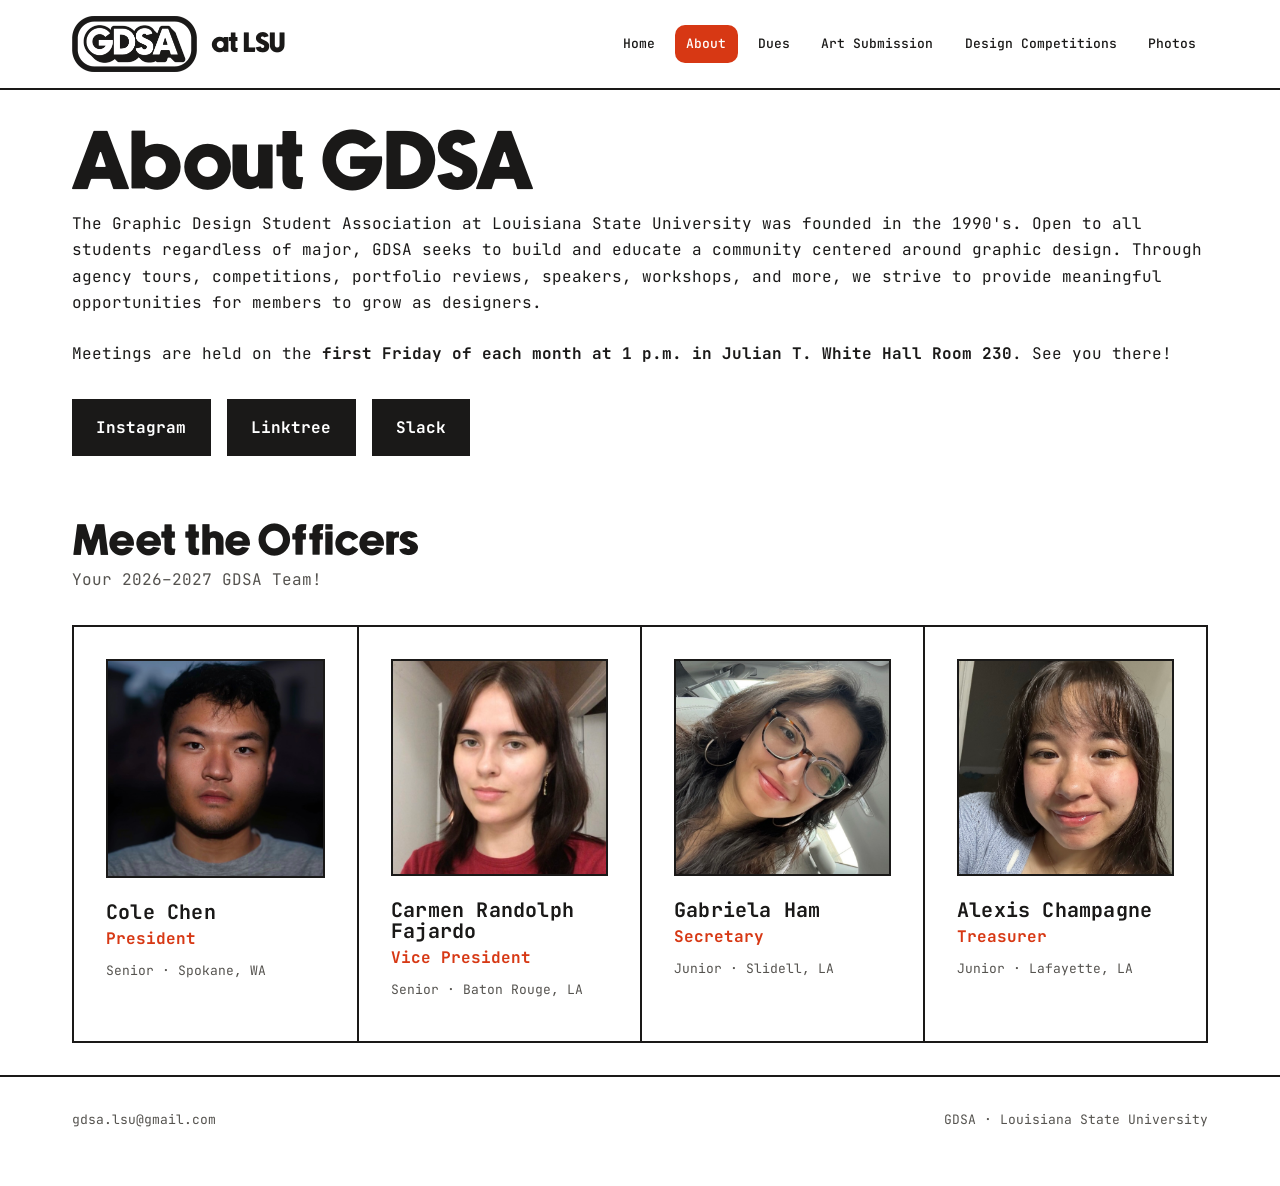
==== commit f4c0f659: "13" ====
--- a/about.html
+++ b/about.html
@@ -44,7 +44,7 @@
 
       <div class="about-copy">
         <p>
-          The Graphic Design Student Association at Louisiana State University was founded in the 1990's. Open to all students regardless of major, GDSA seeks to build and educate a community centered around graphic design. Through agency tours, competitions, portfolio reviews, speakers, workshops, and more, we strive to provide meaningful opportunities for members to grow as designers.<p><strong>Meetings are held on the first Friday of each month at 1 p.m. in Julian T. White Hall Room 230. See you there!</strong></p>
+          The Graphic Design Student Association at Louisiana State University was founded in the 1990's. Open to all students regardless of major, GDSA seeks to build and educate a community centered around graphic design. Through agency tours, competitions, portfolio reviews, speakers, workshops, and more, we strive to provide meaningful opportunities for members to grow as designers.<p>Meetings are held on the <strong>first Friday of each month at 1 p.m. in Julian T. White Hall Room 230</strong>. See you there!</p>
         </p>
       </div>
 
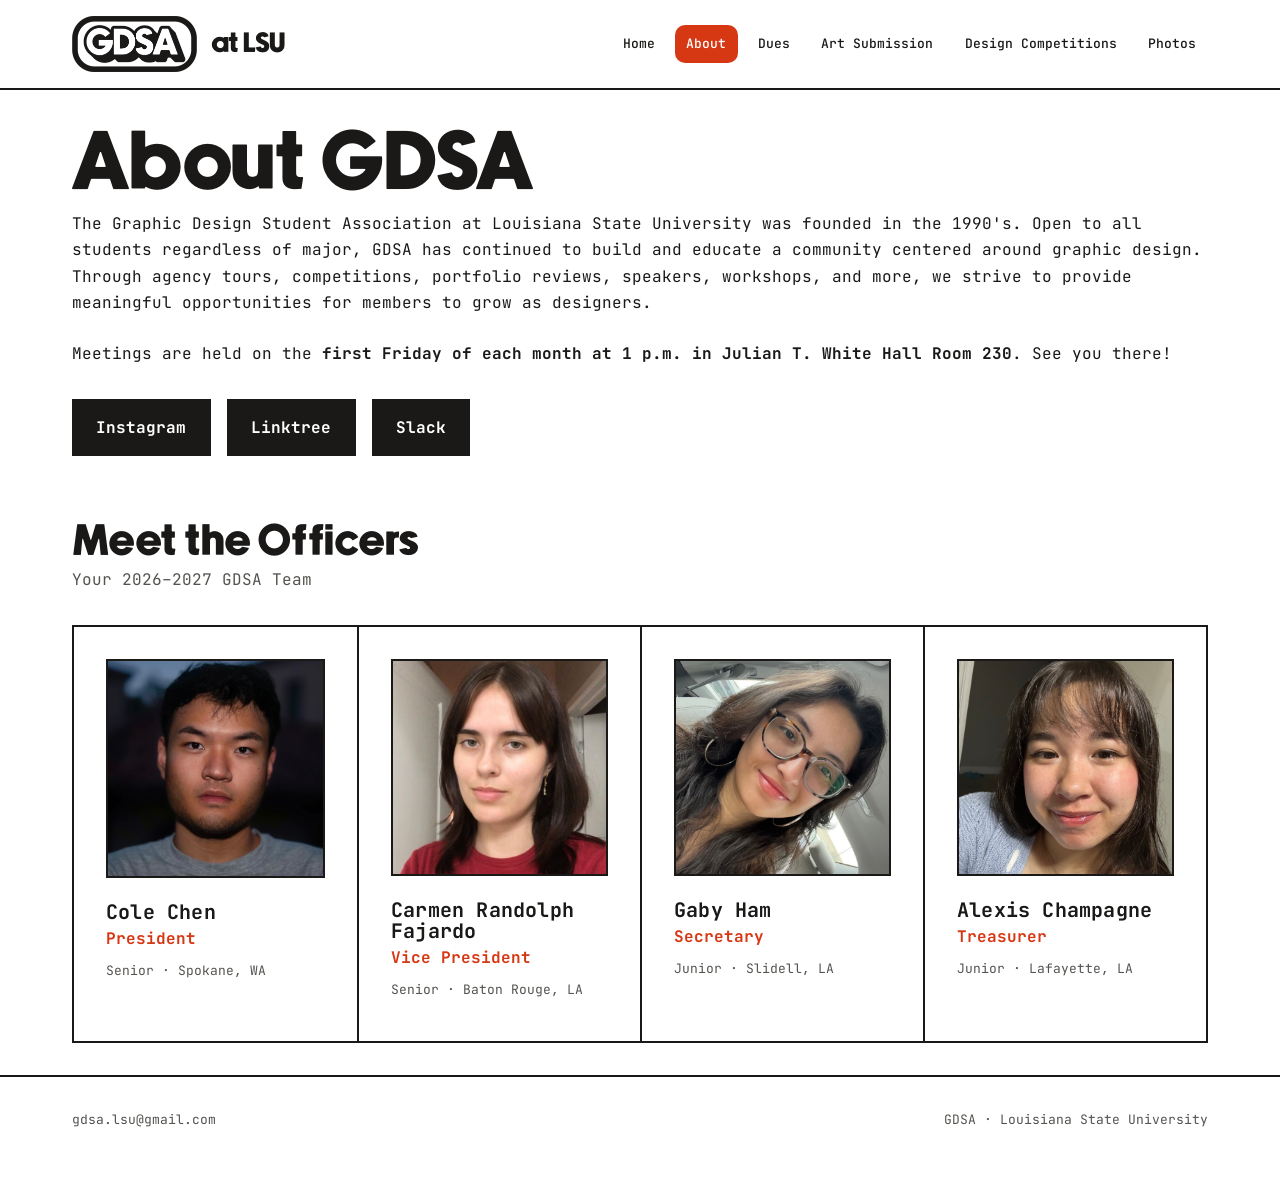
==== commit 097e7efe: "18" ====
--- a/about.html
+++ b/about.html
@@ -44,7 +44,7 @@
 
       <div class="about-copy">
         <p>
-          The Graphic Design Student Association at Louisiana State University was founded in the 1990's. Open to all students regardless of major, GDSA seeks to build and educate a community centered around graphic design. Through agency tours, competitions, portfolio reviews, speakers, workshops, and more, we strive to provide meaningful opportunities for members to grow as designers.<p>Meetings are held on the <strong>first Friday of each month at 1 p.m. in Julian T. White Hall Room 230</strong>. See you there!</p>
+          The Graphic Design Student Association at Louisiana State University was founded in the 1990's. Open to all students regardless of major, GDSA has continued to build and educate a community centered around graphic design. Through agency tours, competitions, portfolio reviews, speakers, workshops, and more, we strive to provide meaningful opportunities for members to grow as designers.<p>Meetings are held on the <strong>first Friday of each month at 1 p.m. in Julian T. White Hall Room 230</strong>. See you there!</p>
         </p>
       </div>
 
@@ -60,7 +60,7 @@
     <div class="wrap">
       <div class="section-head">
         <h2>Meet the Officers</h2>
-        <p>Your 2026–2027 GDSA Team!</p>
+        <p>Your 2026–2027 GDSA Team</p>
       </div>
 
       <ul class="officer-grid" style="list-style:none; margin:0; padding:0;">
@@ -89,7 +89,7 @@
           <div class="officer-photo bg-lime">
             <img src="img/Gaby.jpg" alt="Headshot of Gabriela Ham">
           </div>
-          <h3>Gabriela Ham</h3>
+          <h3>Gaby Ham</h3>
           <p class="officer-role">Secretary</p>
           <p class="officer-meta">Junior · Slidell, LA</p>
           <p class="officer-email"></a></p>
